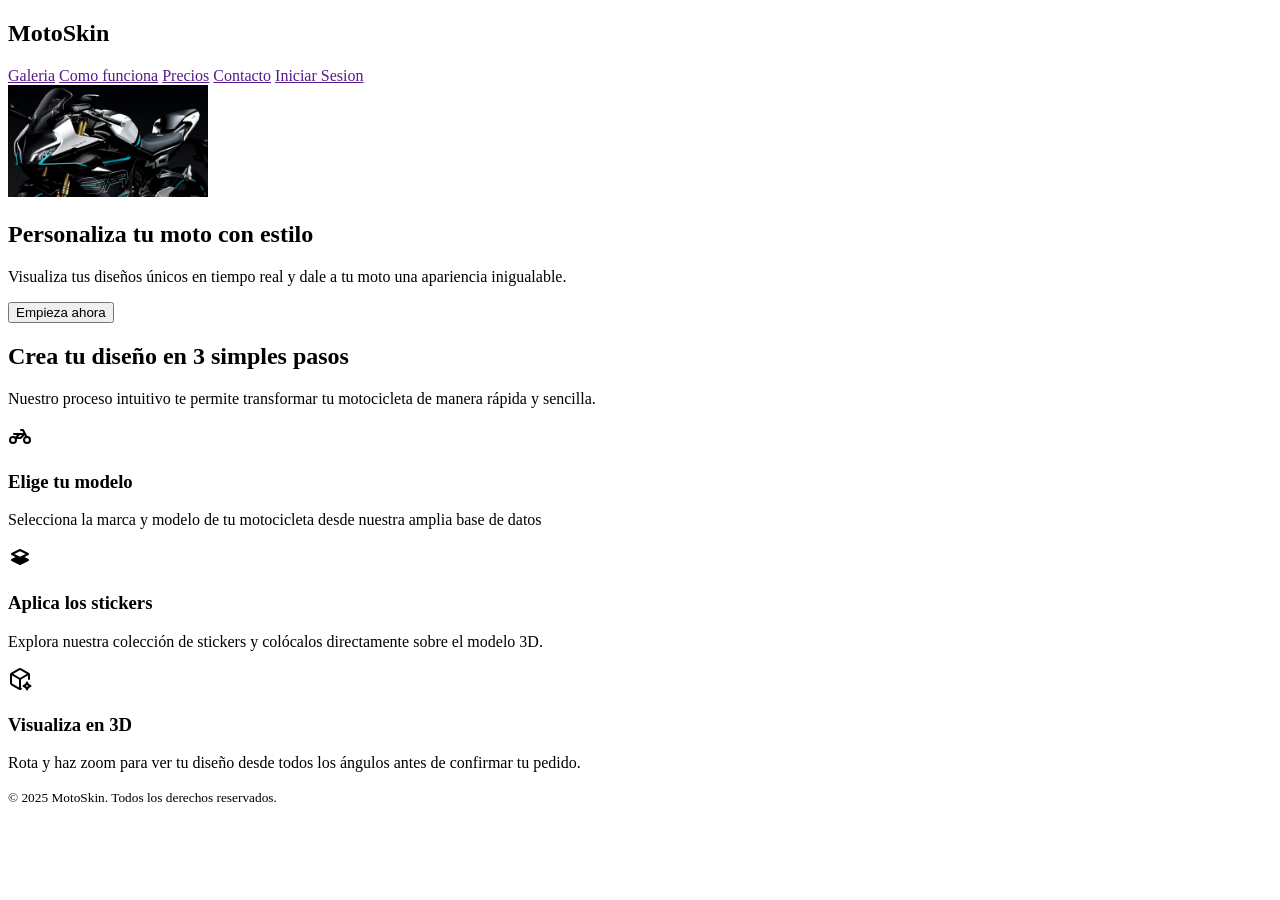
==== index.html @ 1ef5b6da "Add initial HTML structure for MotoSkin website with main sections and content" ====
<!DOCTYPE html>
<html lang="es">
<head>
    <meta charset="UTF-8">
    <meta name="viewport" content="width=device-width, initial-scale=1.0">
    <meta name="description" content="Customiza tu motocicleta">
    <title>MotoSkin - Inicio</title>
</head>
<body>
    <header>
        <h2>MotoSkin</h2>

        <nav>
            <a href="">Galeria</a>
            <a href="">Como funciona</a>
            <a href="">Precios</a>
            <a href="">Contacto</a>
            <a href="">Iniciar Sesion</a>
        </nav>
    </header>
    <main>
        <section>
            <img src="/img/moto.jpg" alt="" width="200">
            <h1>Personaliza tu moto con estilo</h1>
            <p>Visualiza tus diseños únicos en tiempo real y dale a tu moto una apariencia inigualable.</p>
            <button>Empieza ahora</button>
        </section>
        <section>
            <header>
                <h2>Crea tu diseño en 3 simples pasos</h2>
                <p>Nuestro proceso intuitivo te permite transformar tu motocicleta de manera rápida y sencilla.</p>
            </header>
            <footer>
                <article>
                    <svg xmlns="http://www.w3.org/2000/svg" width="24" height="24" viewBox="0 0 24 24" fill="none" stroke="currentColor" stroke-width="2" stroke-linecap="round" stroke-linejoin="round" class="icon icon-tabler icons-tabler-outline icon-tabler-motorbike"><path stroke="none" d="M0 0h24v24H0z" fill="none"/><path d="M5 16m-3 0a3 3 0 1 0 6 0a3 3 0 1 0 -6 0" /><path d="M19 16m-3 0a3 3 0 1 0 6 0a3 3 0 1 0 -6 0" /><path d="M7.5 14h5l4 -4h-10.5m1.5 4l4 -4" /><path d="M13 6h2l1.5 3l2 4" /></svg>
                    <h3>Elige tu modelo</h3>
                    <p>Selecciona la marca y modelo de tu motocicleta desde nuestra amplia base de datos</p>
                </article>
                <article>
                    <svg xmlns="http://www.w3.org/2000/svg" width="24" height="24" viewBox="0 0 24 24" fill="none" stroke="currentColor" stroke-width="2" stroke-linecap="round" stroke-linejoin="round" class="icon icon-tabler icons-tabler-outline icon-tabler-stack-backward"><path stroke="none" d="M0 0h24v24H0z" fill="none"/><path d="M14 12l6 -3l-8 -4l-8 4l6 3" /><path d="M10 12l-6 3l8 4l8 -4l-6 -3l-2 1z" fill="currentColor" /></svg>
                    <h3>Aplica los stickers</h3>
                    <p>Explora nuestra colección de stickers y colócalos directamente sobre el modelo 3D.</p>
                </article>
                <article>
                    <svg xmlns="http://www.w3.org/2000/svg" width="24" height="24" viewBox="0 0 24 24" fill="none" stroke="currentColor" stroke-width="2" stroke-linecap="round" stroke-linejoin="round" class="icon icon-tabler icons-tabler-outline icon-tabler-cube-spark"><path stroke="none" d="M0 0h24v24H0z" fill="none"/><path d="M21 12v-4.01a1.98 1.98 0 0 0 -1 -1.717l-7 -4.008a2.02 2.02 0 0 0 -2 0l-7 4.008c-.619 .355 -1 1.01 -1 1.718v8.018c0 .709 .381 1.363 1 1.717l7 4.008c.62 .354 1.38 .354 2 0" /><path d="M12 22v-10" /><path d="M12 12l8.73 -5.04" /><path d="M3.27 6.96l8.73 5.04" /><path d="M19 22.5a4.75 4.75 0 0 1 3.5 -3.5a4.75 4.75 0 0 1 -3.5 -3.5a4.75 4.75 0 0 1 -3.5 3.5a4.75 4.75 0 0 1 3.5 3.5" /></svg>
                    <h3>Visualiza en 3D</h3>
                    <p>Rota y haz zoom para ver tu diseño desde todos los ángulos antes de confirmar tu pedido.</p>
                </article>
            </footer>
            
        </section>
    </main>
    <footer>
        <small>
            &copy; 2025 MotoSkin. Todos los derechos reservados.
        </small>
    </footer>
</body>
</html>
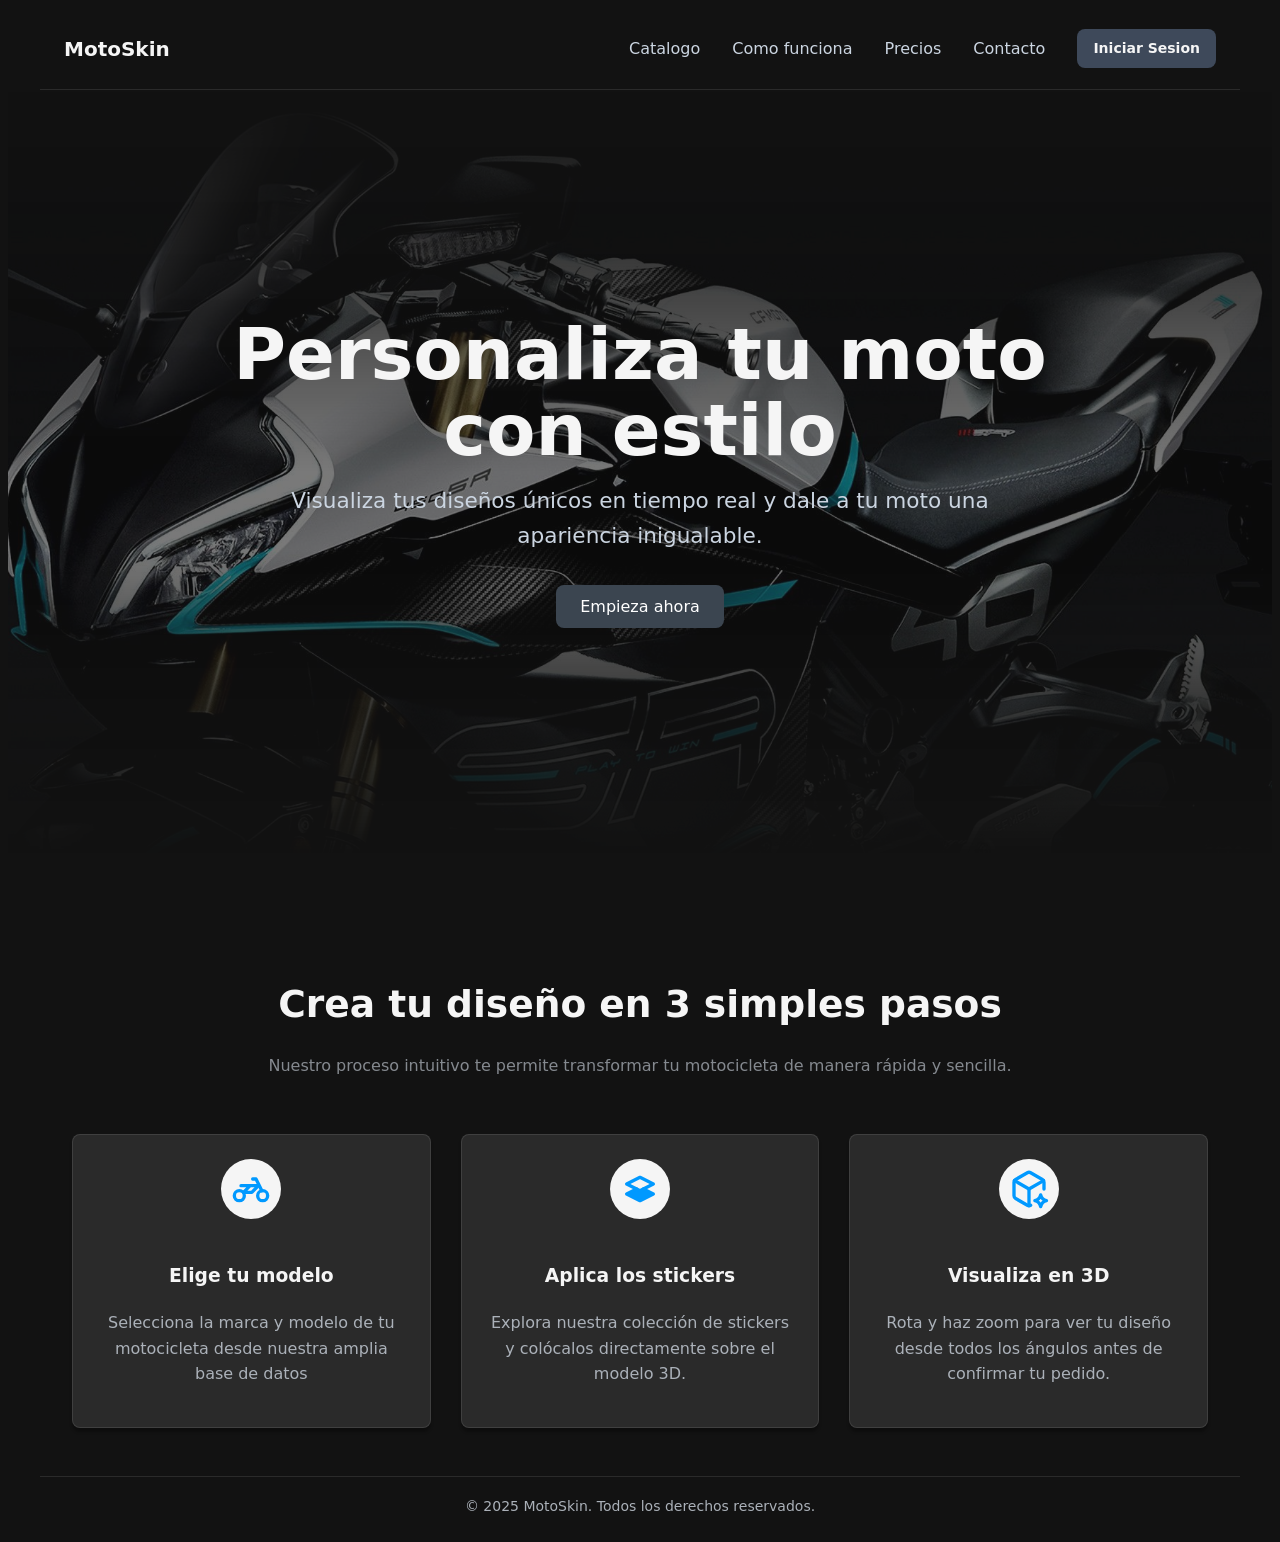
==== commit 6c460720: "cambio de directorio" ====
--- a/index.html
+++ b/index.html
@@ -5,25 +5,32 @@
     <meta name="viewport" content="width=device-width, initial-scale=1.0">
     <meta name="description" content="Customiza tu motocicleta">
     <title>MotoSkin - Inicio</title>
+    <link rel="stylesheet" href="/client/src/styles/style_home.css">
 </head>
 <body>
     <header>
         <h2>MotoSkin</h2>
 
         <nav>
-            <a href="">Galeria</a>
+            <a href="">Catalogo</a>
             <a href="">Como funciona</a>
             <a href="">Precios</a>
             <a href="">Contacto</a>
-            <a href="">Iniciar Sesion</a>
+            <div>
+                <a href="">Iniciar Sesion</a>
+            </div>
         </nav>
     </header>
     <main>
         <section>
-            <img src="/img/moto.jpg" alt="" width="200">
-            <h1>Personaliza tu moto con estilo</h1>
-            <p>Visualiza tus diseños únicos en tiempo real y dale a tu moto una apariencia inigualable.</p>
-            <button>Empieza ahora</button>
+            <img src="/client/public/assets/img/moto.jpg" alt="">
+
+            <div class="hero-content">
+                <h1>Personaliza tu moto<br> con estilo</h1>
+                <p>Visualiza tus diseños únicos en tiempo real y dale a tu moto una<br> apariencia inigualable.</p>
+                <button>Empieza ahora</button>
+            </div>
+            
         </section>
         <section>
             <header>
--- a/client/src/styles/style_home.css
+++ b/client/src/styles/style_home.css
@@ -0,0 +1,277 @@
+:root{
+    --primary: #3b4550;
+    --primary-dark: #0a3d66;
+    --primary-hover: #a80d0d;
+    --primary-light: #09f;
+    --primary-color: #007BFF;
+    --secondary-color: #fed9d9;
+    --background-color: #121212;
+    --text-primary: #F5F5F5;
+    --text-secondary: #cbd5e1;
+    --text-muted: #abb1b9;
+    --border: rgba(255, 255, 255, 0.1);
+    --card-bg: rgba(255, 255, 255, 0.1);
+    --shadow: rgba(0, 0, 0, 0.3);
+    --input-bg: #1e293b;
+    --hsla-example: hsla(210, 100%, 56%, 1);
+}
+
+body {
+  font-family: system-ui;
+  background-color: var(--background-color);
+  color: var(--text-primary);
+  min-height: 100vh;
+  display: flex;
+  flex-direction: column;
+  line-height: 1.6;
+}
+
+/* Títulos principales */
+h1 {
+  font-size: 1.5rem;
+  line-height: 1.2;
+  text-wrap: balance;
+  display: flex;
+  align-items: center;
+  gap: 0.5rem;
+
+  svg {
+    width: 2rem;
+    height: 2rem;
+    color: var(--primary-light);
+  }
+}
+
+h1 + p {
+  text-wrap: balance;
+  margin-bottom: 2rem
+}
+
+/* Header */
+header {
+  border-bottom: 1px solid var(--border);
+  background: var(--background);
+  padding: .5rem 1.5rem;
+  margin-right: 2rem;
+  margin-left: 2rem;
+  display: flex;
+  align-items: center;
+  justify-content: space-between;
+  gap: 2rem;
+  z-index: 10;
+
+  h2 {
+    font-size: 1.25rem;
+    font-weight: 700;
+    color: var(--text-primary);
+  }
+}
+
+/* Navegación del header a otras páginas */
+nav {
+  align-items: center;
+  gap: 2rem;
+  display: flex;
+
+  a {
+    text-decoration: none;
+    color: var(--text-secondary);
+    transition: color 0.2s;
+    font-weight: 500;
+
+    &:hover, &:focus {
+      color: var(--secondary-color);
+      outline: none;
+    }
+  }
+}
+
+/* Botones del Header */
+header div a {
+  padding: 0.5rem 1rem;
+  border-radius: 0.5rem;
+  background-color: #3e495a;
+  color: var(--text-primary);
+  display: inline-block;
+  font-size: 0.875rem;
+  font-weight: 700;
+  text-decoration: none;
+  /* TODO */
+}
+
+/* Hero */
+main > section:nth-child(1) {
+    position: relative;
+    min-height: 85vh;
+    height: auto;
+    text-align: center;
+    display: flex;
+    flex-direction: column;
+    justify-content: center;
+    overflow: hidden;
+
+  h1 {
+    display: inline-block;
+    max-width: 46ch;                 /* controla cuándo se quiebra en 2 líneas */
+    width: min(90%, 900px);
+    margin: 0 auto;
+    text-align: center;
+    white-space: normal;
+    font-size: clamp(2.4rem, 6vw, 4.5rem); /* tamaño responsivo */
+    line-height: 1.05;
+  }
+  p {
+    margin: 1rem auto 2rem auto;
+    font-size: 1.35rem;
+    width: min(70%, 700px);
+    color: var(--text-secondary);
+  }
+
+  & > img {
+    position: absolute;
+    top: 0;
+    width: 100%;
+    height: 100%;
+    object-fit: cover;
+    z-index: -1;
+    left: 0;
+    right: 0;
+    
+    mask-image: linear-gradient(to bottom,
+      rgba(0,0,0,0) 0%,
+      rgba(0, 0, 0, 0.153) 20%,
+      rgba(0, 0, 0, 0.437) 50%,
+      rgba(0, 0, 0, 0.436) 60%,
+      rgba(0, 0, 0, 0.161) 80%,
+      rgba(0,0,0,0) 100%);
+    mask-mode: alpha;
+    }
+}
+
+
+button {
+  padding: 0.75rem 1.5rem;
+  border-radius: 0.5rem;
+  background-color: var(--primary);
+  color: white;
+  font-weight: 400;
+  border: none;
+  cursor: pointer;
+  transition: all 0.2s;
+  font-family: inherit;
+  font-size: 1rem;
+  white-space: nowrap;
+
+  &:hover, /* pseudo-clase que significa que el ratón está encima */
+  &:focus { /* pseudo-clase que significa que el elemento tiene el foco */
+    background-color: var(--primary-hover);
+    outline: 1px solid white;
+  }
+
+  &:active { 
+    transform: scale(0.90)
+  }
+
+  &:disabled {
+    opacity: .5;
+    pointer-events: none;
+  }
+}
+
+/* Features Section */
+main > section:nth-child(2) {
+  padding-inline: 1rem;
+  background-color: var(--background);
+  padding-top: 5rem;
+
+  & > header {
+    gap: 2px;
+    flex-direction: column;
+    border-bottom: none;
+
+    h2 {
+      margin-bottom: 0;
+      font-size: 2.35rem;
+    }
+
+    p {
+      opacity: .75;
+    }
+  }
+
+  & > div {
+    max-width: 1280px;
+    margin: 0 auto;
+  }
+
+  & > footer {
+    border-top: none;
+  }
+}
+
+main > section:nth-child(2) h2 {
+  font-size: 1.875rem;
+  font-weight: 700;
+  color: var(--text-primary);
+  margin-bottom: 1rem;
+}
+
+main > section:nth-child(2) > div > div:first-child > p {
+  font-size: 1.125rem;
+  color: var(--text-muted);
+  max-width: 42rem;
+  margin: 0 auto;
+}
+
+/* Grid de Features */
+main > section:nth-child(2) footer {
+  display: grid;
+  grid-template-columns: repeat(auto-fit, minmax(280px, 1fr));
+  gap: 16px
+}
+
+/* Footer */
+footer {
+  background-color: var(--background);
+  border-top: 1px solid var(--border);
+  text-align: center;
+  padding: 16px;
+  margin-top: 16px;
+  margin-left: 2rem;
+  margin-right: 2rem;
+
+  small {
+    color: var(--text-muted);
+    font-size: 0.875rem;
+  }
+
+}
+
+article{
+  background-color: var(--card-bg);
+  border: 1px solid var(--border);
+  border-radius: 0.5rem;
+  padding: 1.5rem;
+  box-shadow: 0 4px 3px var(--shadow);
+  margin-bottom: 16px;
+  
+  svg{
+    color: var(--primary-light);
+    width: 2.5rem;
+    height: 2.5rem;
+    margin-bottom: 1rem;
+    background-color: var(--text-primary);
+    border-radius: 100%;
+    padding: 10px;
+    overflow: visible;
+  }
+}
+
+p{
+  color: var(--text-muted);
+}
+
+main > section:nth-child(2) footer {
+  display: grid;
+  gap: 30px
+} 
